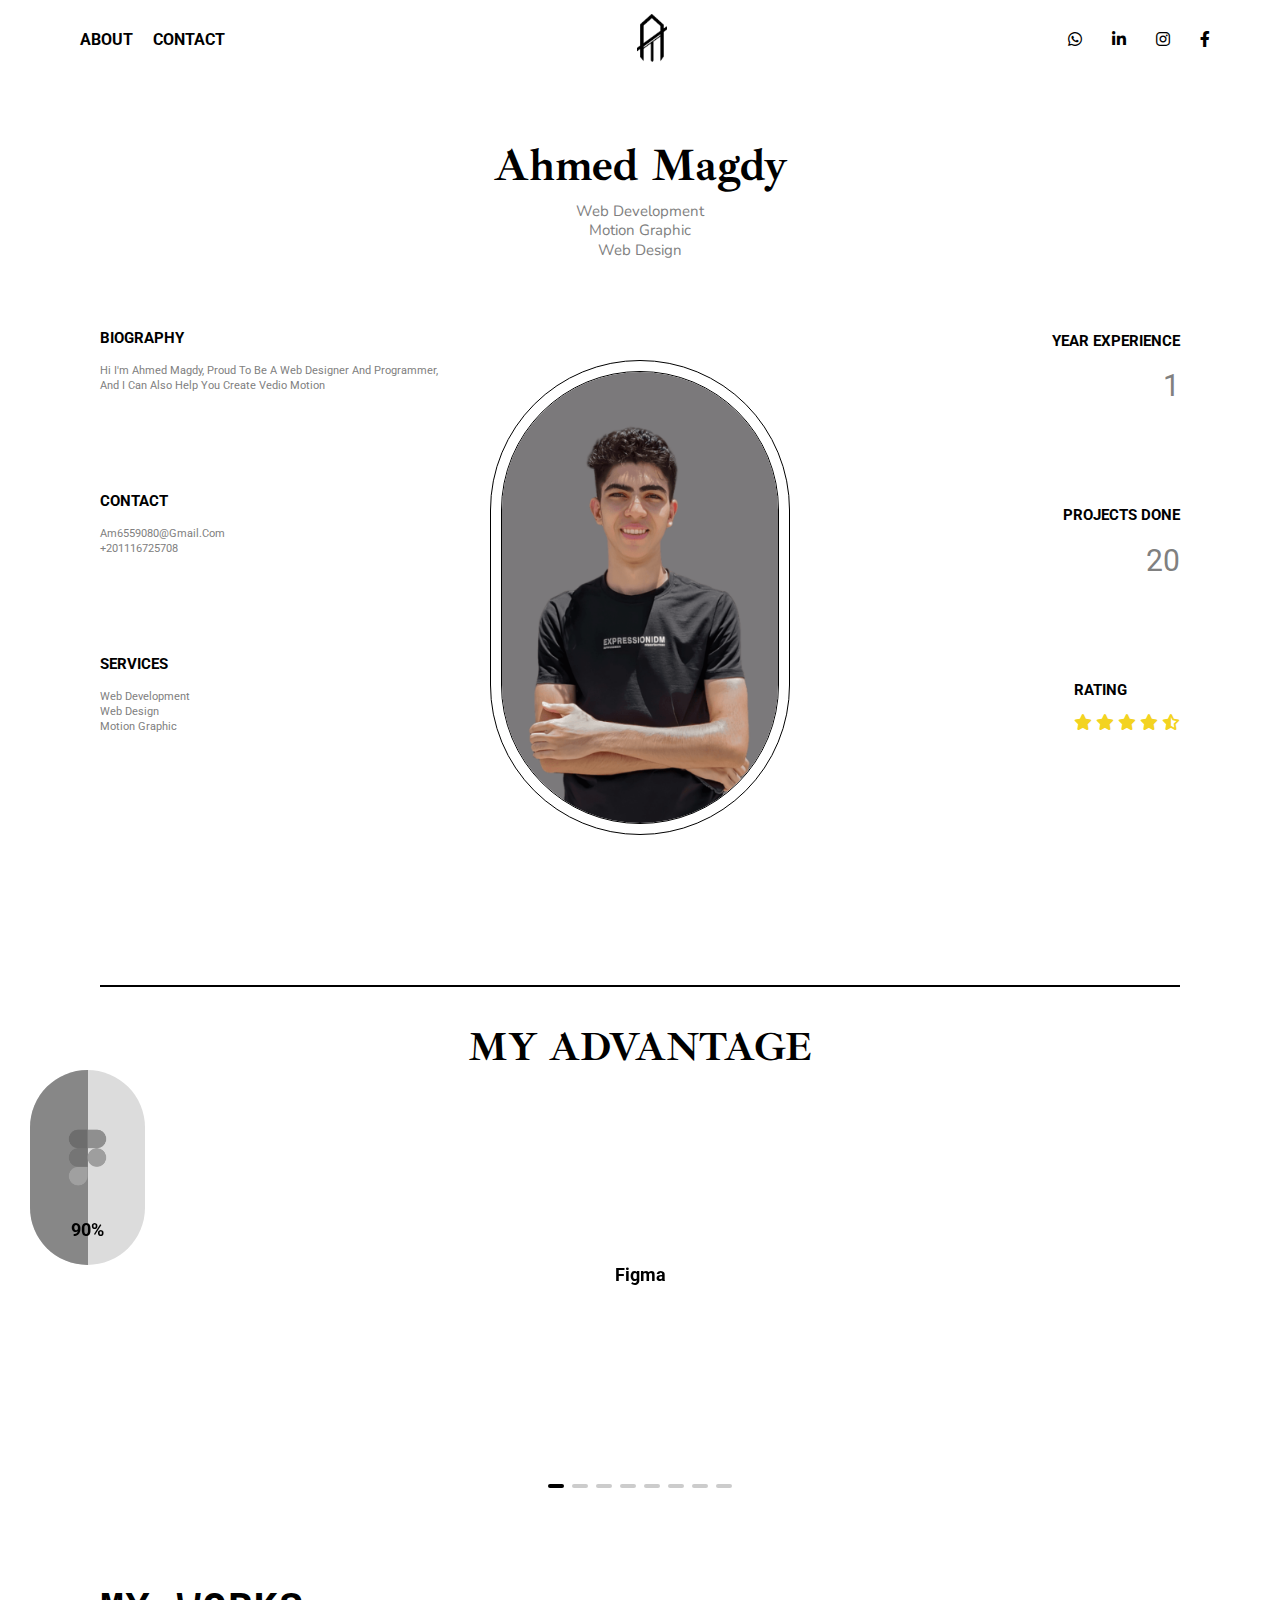
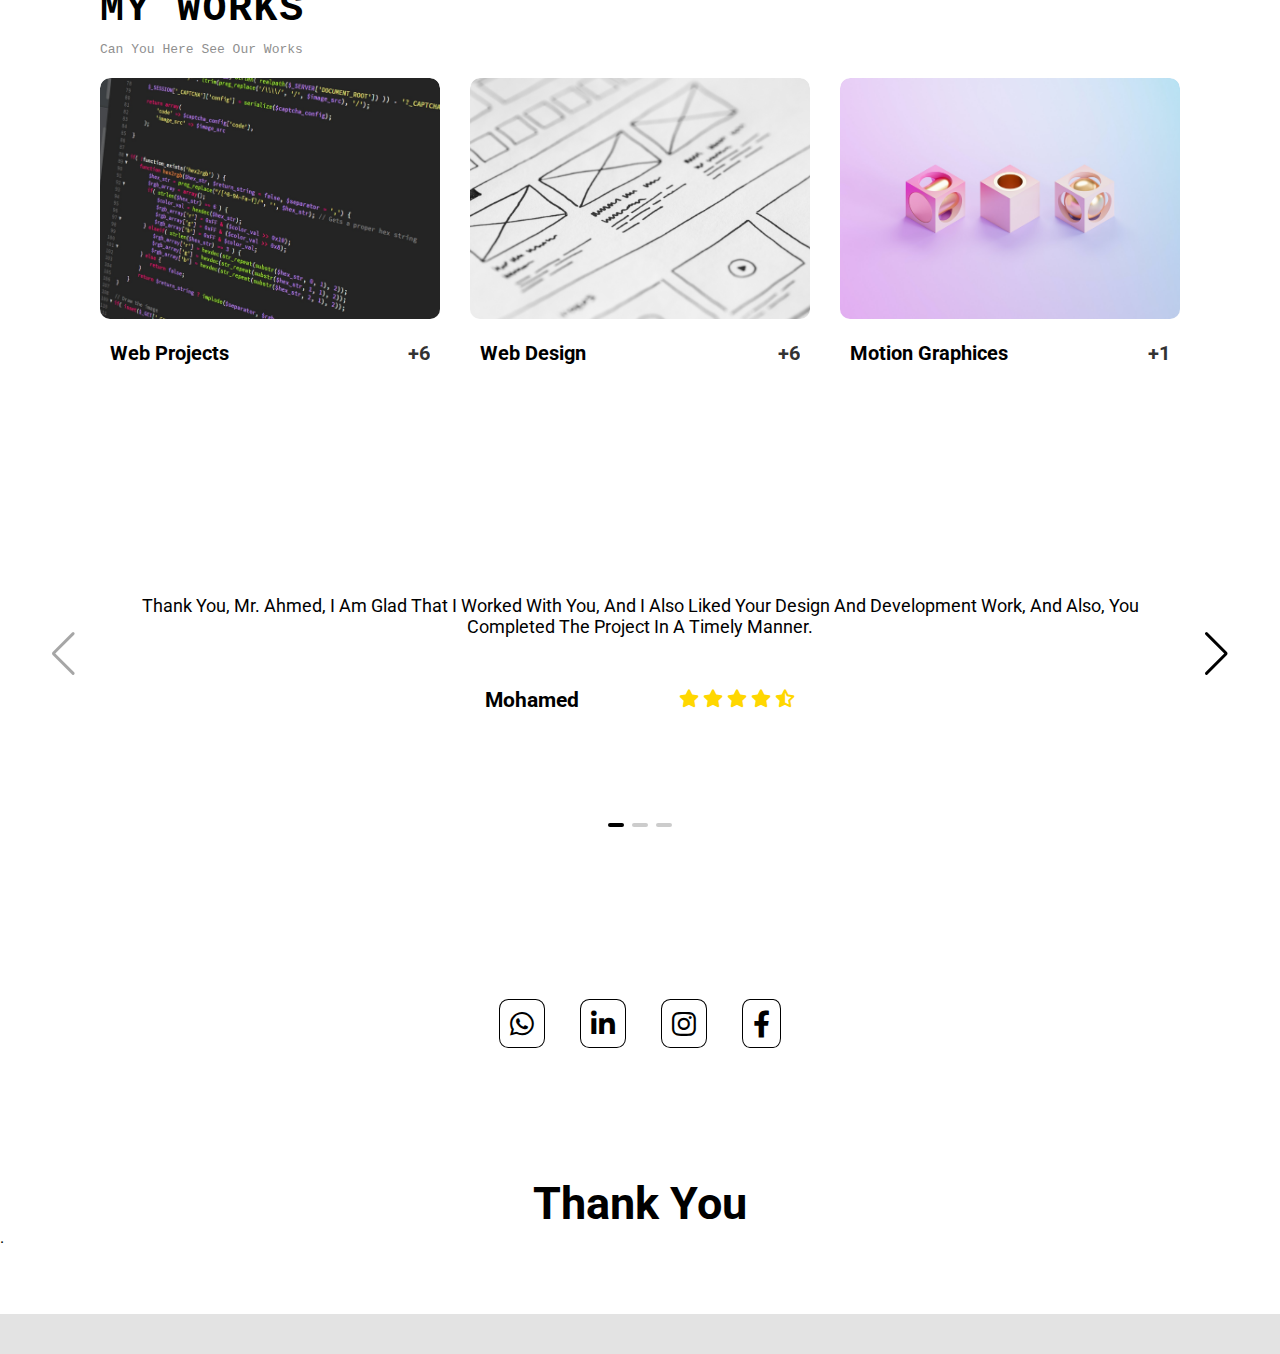
==== index.html @ fe432896 "Add files via upload" ====
<!DOCTYPE html>
<html lang="en">
<head>
    <meta charset="UTF-8">

    <!-- links css -->
    <link rel="stylesheet" href="css/style.css">
    <link rel="stylesheet" href="css/all.min.css">
    <link rel="stylesheet" href="css/normalize.css">

    <!-- Goole Fonts -->
    <link rel="preconnect" href="https://fonts.googleapis.com">
    <link rel="preconnect" href="https://fonts.gstatic.com" crossorigin>
    <link href="https://fonts.googleapis.com/css2?family=Ibarra+Real+Nova&family=Nunito:ital,wght@0,300;1,200&family=Oswald:wght@400;500;600&family=Roboto:ital,wght@0,100;0,300;1,100&display=swap" rel="stylesheet">

    <link rel="preconnect" href="https://fonts.googleapis.com"> <link rel="preconnect" href="https://fonts.gstatic.com" crossorigin>   <link href="https://fonts.googleapis.com/css2?family=Ibarra+Real+Nova&family=Nunito:ital,wght@0,300;1,200&family=Oswald:wght@400;500;600&family=Roboto:ital,wght@0,100;0,300;1,100&display=swap" rel="stylesheet">

    <!-- Link Swiper's CSS -->
    <link  rel="stylesheet"  href="https://cdn.jsdelivr.net/npm/swiper/swiper-bundle.min.css"/>

    <meta http-equiv="X-UA-Compatible" content="IE=edge">
    <meta name="viewport" content="width=device-width, initial-scale=1.0">
    <title>Ahmed Magdy</title>
</head>
<body>

    <header class="header">
        <div class="left">
            <a href="#">ABOUT</a>
            <a href="#contact">CONTACT</a>
        </div>

        <div class="logo">
            <div class="img">
                <img src="img/LOGO3.png" alt="" width="50px">
            </div>
        </div>

        <div class="icons-right">
            <a href="https://api.whatsapp.com/send/?phone=%2B201116725708&text&type=phone_number&app_absent=0"> <i class="fa-brands fa-whatsapp"></i></a>
            <a href="https://www.linkedin.com/in/ahmed-magdy-a974a0244"><i class="fa-brands fa-linkedin-in"></i></a>
            <a href="https://instagram.com/ah_m_e_d_magdy?igshid=YmMyMTA2M2Y="><i class="fa-brands fa-instagram"></i></a>
            <a href="https://www.facebook.com/profile.php?id=100012125986519"> <i class="fa-brands fa-facebook-f"></i></a>
        </div>
    </header>

    <!-- Start Landing -->
    <section class="landing">
         <div class="container">
            <div class="left">
                <div class="box">
                    <h2>BIOGRAPHY</h2>
                    <P>Hi I'm Ahmed Magdy, proud to be a web Designer and programmer, and i can also help You Create Vedio Motion </P>
                </div>

                <div class="box">
                    <h2>CONTACT</h2>
                    <P>am6559080@gmail.com</P>
                    <p>+201116725708</p>
                </div>

                <div class="box">
                    <h2>SERVICES</h2>
                    <p>Web Development</p>
                    <p>Web Design</p>
                    <p>Motion Graphic</p>
                </div>
            </div>

            <div class="center box">
                <div class="content">
                    <h1>Ahmed Magdy</h1>
                    <p>Web Development</p>
                    <p>Motion Graphic</p>
                    <p>Web Design</p>
                </div>
                <div class="img">
                    <img src="img/img-2.png" alt="" width="100px">
                </div>
            </div>

            <div class="right">
                <div class="box">
                    <h2>YEAR EXPERIENCE</h2>
                    <p>1</p>
                </div>

                <div class="box">
                    <h2>PROJECTS DONE</h2>
                    <p>20</p>
                </div>

                <div class="box">
                    <h2>RATING</h2>
                    <i class="fas fa-star"></i>
                    <i class="fas fa-star"></i>
                    <i class="fas fa-star"></i>
                    <i class="fas fa-star"></i>
                    <i class="fas fa-star-half-alt"></i>
                </div>
            </div>
         </div>
    </section>

    <hr class="The-line">

    <!-- Start Section advantage -->
    <section class="advantage">
        <h1>MY ADVANTAGE</h1>
        <div class="container">
            <!-- Swiper -->
            <div class="swiper mySwiper">
                <div class="swiper-wrapper">
                    <div class="swiper-slide">
                        <div class="card">
                            <img src="img/7564187_figma_logo_brand_icon.png" alt="">
                            <span>90%</span>
                        </div>
                        <h4>Figma</h4>
                    </div>
                    <div class="swiper-slide">
                        <div class="card">
                            <img src="img/4373061_adobe_logo_logos_xd_icon.png" alt="">
                            <span>80%</span>
                        </div>
                        <h4>Adobe XD</h4>
                    </div>
                    <div class="swiper-slide">
                        <div class="card">
                            <img src="img/4373072_adobe_after_aftereffects_effects_logo_icon.png" alt="">
                            <span>70%</span>
                        </div>
                        <h4>After Effect</h4>
                    </div>
                    <div class="swiper-slide">
                        <div class="card">
                            <img src="img/9035061_logo_javascript_icon.png" alt="">
                            <span>75%</span>
                        </div>
                        <h4>JavaScript</h4>
                    </div>
                    <div class="swiper-slide">
                        <div class="card">
                            <img src="img/317756_badge_css_css3_achievement_award_icon.png" alt="">
                            <span>90%</span>
                        </div>
                        <h4>CSS</h4>
                    </div>
                    <div class="swiper-slide">
                        <div class="card">
                            <img src="img/317755_badge_html_html5_achievement_award_icon.png" alt="">
                            <span>95%</span>
                        </div>
                        <h4>HTML</h4>
                    </div>
                    <div class="swiper-slide">
                        <div class="card">
                            <img src="img/2993708_adobe_brand_brands_illustrator_logo_icon.png" alt="">
                            <span>85%</span>
                        </div>
                        <h4>Illustrator</h4>
                    </div>
                    <div class="swiper-slide">
                        <div class="card">
                            <img src="img/8546808_bootstrap_icon.png" alt="">
                            <span>90%</span>
                        </div>
                        <h4>BootStrap</h4>
                    </div>
                </div>
                <div class="swiper-pagination"></div>
            </div>
        </div>
    </section>


    <!-- Start section my WORKS -->
    <section class="Projects" id="Projects">
        <h2>MY WORKS</h2>
        <p>Can You Here See Our Works</p>
        <div class="conatiner">
            <div class="box">
                <div class="img">
                   <a href=".//projects/page-web-devolper/devolp.html" target="_blank"> <i class="fa-solid fa-eye"></i></a>
                    <img src="img/web=developer.jpg" alt="">
                </div>
                <div class="content">
                    <h1>Web Projects</h1>
                    <h5>+6</h5>
                </div>
            </div>
            <div class="box">
                <div class="img">
                    <a href=".//projects/page-web-design/design.html" target="_blank"> <i class="fa-solid fa-eye"></i></a>
                    <img src="img/web-design.jpg" alt="">
                </div>
                <div class="content">
                    <h1>Web Design</h1>
                    <h5>+6</h5>
                </div>
            </div>
            <div class="box">
                <div class="img">
                    <a href=".//projects/page-motion/motion.html" target="_blank"> <i class="fa-solid fa-eye"></i></a>
                    <img src="img/motion-1.jpg" alt="">
                </div>
                <div class="content">
                    <h1>Motion Graphices</h1>
                    <h5>+1</h5>
                </div>
            </div>
        </div>
    </section>


    <!-- Start Rating -->
    <section class="Rating">

        <div class="container">
                <!-- Swiper -->
            <div class="swiper mySwiper">
                <div class="swiper-wrapper">
                    <div class="swiper-slide">
                        <div class="rating">
                            <p>Thank you, Mr. Ahmed, I am glad that I worked with you, and I also liked your design and development work, and also, you completed the project in a timely manner.</p>
                            <div class="bot">
                                <h3>Mohamed</h3>
                                <div class="starts">
                                    <i class="fas fa-star"></i>
                                    <i class="fas fa-star"></i>
                                    <i class="fas fa-star"></i>
                                    <i class="fas fa-star"></i>
                                    <i class="fas fa-star-half-alt"></i>
                                </div>
                            </div>
                        </div>
                    </div>
                    <div class="swiper-slide">
                        <div class="rating">
                            <p>Little Champion Thank you for the work you did for me in the best way and at the right time</p>
                            <div class="bot">
                                <h3>Ali</h3>
                                <div class="starts">
                                    <i class="fas fa-star"></i>
                                    <i class="fas fa-star"></i>
                                    <i class="fas fa-star"></i>
                                    <i class="fas fa-star-half-alt"></i>
                                    <i class="fas fa-star-half-alt"></i>
                                </div>
                            </div>
                        </div>
                    </div>
                    <div class="swiper-slide">
                        <div class="rating">
                            <p>I am glad that I worked with him and I was impressed with the result that appeared. I did not expect this wonderful work</p>
                            <div class="bot">
                                <h3>Nadin</h3>
                                <div class="starts">
                                    <i class="fas fa-star"></i>
                                    <i class="fas fa-star"></i>
                                    <i class="fas fa-star"></i>
                                    <i class="fas fa-star"></i>
                                    <i class="fas fa-star-half-alt"></i>
                                </div>
                            </div>
                        </div>
                    </div>
                </div>
                <div class="swiper-button-next"></div>
                <div class="swiper-button-prev"></div>
                <div class="swiper-pagination"></div>
            </div>
        </div>
    </section>

    <section class="footer" id="contact"> 
        <div class="container">
            <div class="icons-right">
                <a href="https://api.whatsapp.com/send/?phone=%2B201116725708&text&type=phone_number&app_absent=0"> <i class="fa-brands fa-whatsapp"></i></a>
                <a href="https://www.linkedin.com/in/ahmed-magdy-a974a0244"><i class="fa-brands fa-linkedin-in"></i></a>
                <a href="https://instagram.com/ah_m_e_d_magdy?igshid=YmMyMTA2M2Y="><i class="fa-brands fa-instagram"></i></a>
                <a href="https://www.facebook.com/profile.php?id=100012125986519"> <i class="fa-brands fa-facebook-f"></i></a>
            </div>
            <h1>Thank You</h1>
        </div>
    </section>


    <!-- Swiper JS -->
    <script src="https://cdn.jsdelivr.net/npm/swiper/swiper-bundle.min.js"></script>
    <script src="style.js"></script>.

</body>
</html>
---- css/style.css ----
@import url('https://fonts.googleapis.com/css2?family=Ibarra+Real+Nova&family=Nunito:ital,wght@0,300;1,200&family=Oswald:wght@400;500;600&family=Roboto:ital,wght@0,100;0,300;1,100&display=swap');
@import url('https://fonts.googleapis.com/css2?family=Ibarra+Real+Nova&family=Nunito:ital,wght@0,300;1,200&family=Oswald:wght@400;500;600&family=Roboto:ital,wght@0,100;0,300;1,100&display=swap');
*{
    padding: 0;
    margin: 0;
    box-sizing: border-box;
    font-family: sans-serif;
    outline: none;
    border: none;
    text-decoration: none;
    text-transform: capitalize;
    transition: .2s linear;

    /* Fonts */
    font-family: 'Ibarra Real Nova', serif;
    font-family: 'Nunito', sans-serif;
    font-family: 'Oswald', sans-serif;
    font-family: 'Roboto', sans-serif;  
}
body{
    /* background-color: ghostwhite; */
}

:root{
    --main-color: #fff;
    --color-contetn: #3A4750;
    --main-font: 'Ibarra Real Nova', serif;
    --last-font: 'Nunito', sans-serif;
}

.The-line{
    box-sizing: content-box;
    height: 2px;
    overflow: visible;
    background: #000;
    margin: 0 100px;
}
@media (max-width: 426px){
    .The-line{
        margin: 0 30px;
    }
}
header{
    display: flex;
    align-items: center;
    justify-content: space-between;

    padding: 0px 70px;

    height: 80px;
}
header .left{
    display: flex;
}
header .left a{
    padding: 0 10px;
    font-weight: bold;
    color: #000;
}
header .left a:hover{
    opacity: 80%;
}
header .logo .img img{
    padding: 10px;
    transition: .4s;
    animation: scale 2s linear infinite;
}
@keyframes scale{
    0%,100%{
        transform: scale(1.1);
    }
    50%{
        transform: scale(1.3);
    }
}

header .icons-right{
    display: flex;
    gap: 30px;
    align-items: center;
    flex-direction: row;
}
header .icons-right i{
    color: #000;
}
header .icons-right i:hover{
    transform: scale(1.3);
}

@media screen and (max-width: 767px){
    header{
        padding:  0px 50px;
    }
}

@media screen and (max-width: 426px){
    header{
        padding:  0px 15px;
    }
    header .left a{
        font-size: 10px;
        padding: 0px 3px;
    }
    header .logo .img img{
        padding: 16px;
    }
    header .icons-right{
        gap: 10px;
        font-size: 12px;
    }
}



/* Start Landing */
.landing {
    width: 100%;
    height: 100%;
    position: relative;

    padding: 150px 100px;
    overflow: hidden;
}
.landing .container{
    display: grid;
    gap: 30px;
    grid-template-columns: repeat(auto-fill, minmax(300px, 1fr));

    width: 100%;
    height: 100%;
}
.landing .container .left{
    display: flex;
    gap: 100px;
    justify-content: center;
    align-items: flex-start;
    flex-direction: column;
}
.landing .container .center{
    display: flex;
    text-align: center;
    justify-content: center;
    align-items: center;
    flex-direction: column;
}
.landing .container .right{
    display: flex;
    gap: 100px;
    justify-content: center;
    align-items: flex-end;
    flex-direction: column;
}


.landing .container .left .box h2{
    font-size: 15px;
    padding-bottom: 15px;
    color: #000;

}
.landing .container .left .box p{
    color: gray;
    font-size: 11px;
    line-height: 1.4;
}


.landing .container .center .content{
    transform: translateY(-100px);
}
.landing .container .center .content h1{
    font-family: 'Ibarra Real Nova', serif;
    font-size: 45px;
    padding: 0;
    margin: 10px;
}
.landing .container .center .content p{
    font-size: 15px;
    line-height: 1.3;
    font-family: var(--last-font);
    color: gray;
}
.landing .container .center .img{
    width: 300px;
    height: 475px;
    padding: 10px;
    border: 1px solid;
    border-radius: 207px;
    overflow: hidden;
}
.landing .container .center .img img{
    width: 100%;
    height: 100%;
    border-radius: 475px;
    border: 1px solid;
    object-fit: cover;
}
.landing .container .center::after{
    content: '';
    position: absolute;
    left: 52px;
    background-image: url(//img/images.png);
    background-repeat: no-repeat;
    background-size: contain;
    width: 200px;
    height: 200px;
    z-index: 10;
}


.landing .container .right .box h2{
    font-size: 15px;
    padding-bottom: 15px;
    color: #000;
}
.landing .container .right .box p{
    color: gray;
    font-size: 30px;
    line-height: 1.4;
    text-align: end;
}
.landing .container .right .box i{
    color: rgb(243, 211, 33);
}


/* Start Boxs Animation By Js */
/* .landing .container .left{
    transform: translateX(-500%);
}
.landing .container .right{
    transform: translateX(500%);
} */
/* .landing .container .center{
    opacity: 0;
} */


/* Start Media For laptop */
@media (max-width: 1025px) and (min-width: 426px){
    
    .landing .container{
        gap: 30px;
        grid-template-columns: repeat(auto-fill, minmax(400px, 1fr));
    }
    .landing .container .center{
        order: 1;
        align-items: center;
        text-align: center;
    }
    .landing .container .center .content{
        transform: translateY(-60px);
    }
    .landing .container .center .img {
        width: 400px;
        height: 575px;
    }
    .landing .container .left{
        order: 2;
        gap: 70px;
        align-items: center;
        text-align: center;
    }
    .landing .container .right{
        order: 3;
        gap: 70px;
        align-items: center;
        text-align: center;
    }
    .landing .container .right .box p {
        text-align: center;
    }

    .landing .container .left .box h2,
    .landing .container .right .box h2{
        font-size: 25px;
        opacity: 90%;
    }



}

@media screen and (max-width: 767px){
    .landing .container .center{
        order: 1;
        align-items: center;
        text-align: center;
    }
    .landing .container .center .content{
        transform: translateY(-60px);
    }
    .landing .container .left{
        order: 2;
        gap: 70px;
        align-items: center;
        text-align: center;
    }
    .landing .container .right{
        order: 3;
        gap: 70px;
        align-items: center;
        text-align: center;
    }
    .landing .container .right .box p {
        text-align: center;
    }
    .landing .container .left .box:nth-of-type(even){
        transform: translateX(-500%);
    }
    .landing .container .left .box:nth-of-type(odd){
        transform: translateX(500%);
    }
    .landing .container .left .box.show{
        transform: translateX(0);
    } 
    .landing .container .right .box:nth-of-type(even){
        transform: translateX(-500%);
    }
    .landing .container .right .box:nth-of-type(odd){
        transform: translateX(500%);
    }
    .landing .container .right .box.show{
        transform: translateX(0);
    }
    .landing .container .center .img::after{
        content: '';
        position: absolute;
        left: -74px;
        transform: rotate(-28deg);
        top: 27%;
        width: 148%;
        height: 100px;
        background-color: #161616;
        z-index: -1;
    }
}

@media screen and (max-width: 426px){
    .landing {
        padding: 101px 20px;
        overflow: hidden;
    }
    .landing .container {
        grid-template-columns: repeat(auto-fill, minmax(259px, 1fr));
    }
    .landing .container .center .img::after{
        content: '';
        position: absolute;
        left: -74px;
        transform: rotate(-28deg);
        top: 27%;
        width: 148%;
        height: 100px;
        background-color: #161616;
        z-index: -1;
    }
    .landing .container .left .box h2,
    .landing .container .right .box h2{
        font-size: 20px;
        opacity: 90%;
    }
}


.advantage{
    width: 100%;
    height: 50vh;
    padding: 10px 30px;
    position: relative;
}
.advantage h1{
    text-align: center;
    margin-bottom: 0;
    font-size: 40px;
    font-family: var(--main-font)
}
.advantage .container{
    width: 100%;
    height: 100%;
}

.swiper {
    width: 100%;
    height: 100%;
}

.swiper-slide {
    text-align: center;
    font-size: 18px;
    background: rgba(255, 255, 255, 0);

    /* Center slide text vertically */
    display: -webkit-box;
    display: -ms-flexbox;
    display: -webkit-flex;
    display: flex;
    gap: 20px;
    flex-direction: column;
    -webkit-box-pack: center;
    -ms-flex-pack: center;
    -webkit-justify-content: center;
    justify-content: center;
    -webkit-box-align: center;
    -ms-flex-align: center;
    -webkit-align-items: center;
    align-items: center;
}
.swiper-slide .card{
    display: flex;
    flex-direction: column;
    position: relative;

    width: 115px;
    height: 195px;

    padding: 24px;
    border-radius: 207px;

    overflow: hidden;
    background: #dcdcdc;
}
.swiper-slide .card::after{
    content: '';
    position: absolute;
    top: 0;
    left: 0;
    width: 50%;
    height: 100%;
    background: #878787;
}
.swiper-slide .card:hover img{
    cursor: pointer;
    filter: grayscale(0);
    filter: drop-shadow(2px 3px 90px 90px);
    animation: dance 1s linear ;
}
.swiper-slide .card span{
    font-weight: bold;
    z-index: 10;
}
.swiper-slide .card h4{
    text-transform: uppercase;
}
.swiper-slide .card img {
    width: 100%;
    height: 100%;
    filter: grayscale(1);
    z-index: 10;
    object-fit: contain;

}
.swiper-pagination-clickable .swiper-pagination-bullet {
    width: 16px;
    height: 4px;
    border-radius: 10px;
    cursor: pointer;
    background: black;
}

@keyframes dance{
    10%{
        transform: translateY(-10px);
    }
    20%{
        transform: rotate(10deg);
    }
    50%{
        transform: rotate(-10deg);
    }
    70%{
        transform: translateY(10px);
    }
}



/* Start My work */
.Projects{
    width: 100%;
    padding: 50px 100px;
    position: relative;
    top: 100px;

    transition: 0.5s;
}
.Projects h2{
    padding-bottom: 10px;
    font-size: 40px;
    letter-spacing: 1.6px;
    font-family: monospace;
}
.Projects p{
    padding-bottom: 20px;
    font-family: monospace;
    color: #8f8f8f;
}
.Projects .conatiner{
    display: grid;
    gap: 30px;
    grid-template-columns: repeat(auto-fit, minmax(300px, 1fr));
}
.Projects .conatiner .box{
    width: 100%;
    border-radius: 10px;
    overflow: hidden;
}
.Projects .conatiner .box .img{
    width: 100%;
    height: 80%;
    border-radius: 10px;

    position: relative;
}
.Projects .conatiner .box .img::after{
    content: '';
    position: absolute;
    left: 0;
    width: 100%;
    height: 100%;
    border-radius: 10px;
    background-color: #ffffff00;
    backdrop-filter: blur(0px);
}
.Projects .conatiner .box .img:hover::after{
    transition: 0.4s;
    backdrop-filter: blur(5px);
}
.Projects .conatiner .box .img:hover  a{
    display: block;
    z-index: 10;
    transition: 0.4s;
    animation: eye 1s linear;
}
@keyframes eye{
    0%,100%{
        transform: rotate(10deg);
    }
    50%{
        transform: rotate(-10deg);

    }
}
.Projects .conatiner .box .img a {
    position: absolute;
    top: 42%;
    left: 44%;
    font-size: 40px;
    color: #fff;
    display: none;
}
.Projects .conatiner .box .img img{
    width: 100%;
    height: 100%;
    border-radius: 10px;
    object-fit: cover;
}
.Projects .conatiner .box .content{
    padding: 10px;
   display: flex;
   align-items: center;
   justify-content: space-between;
}
.Projects .conatiner .box .content h1{
    font-size: 20px;
}
.Projects .conatiner .box .content h5{
    font-size: 20px;
    opacity: 80%;
}

@media (max-width: 600px){
    .Projects{
        text-align: center;
        padding: 20px;
        padding-top: 20px;
        padding-bottom: 100px;
    }
    .Projects .conatiner {
        grid-template-columns: repeat(auto-fit, minmax(277px, 1fr));
    }
    .Projects .container  .switcher li {
        padding: 10px 15px;
        min-width: 90px;
        font-size: 11px;
        font-weight: bold;
    }
}


/* Start rating */
.Rating{
    width: 100%;
    height: 50vh;
    position: relative;
    top: 100px  ;
    padding: 40px;
}
.Rating .container{
    width: 100%;
    height: 100%;
}
.swiper {
    width: 100%;
    height: 100%;
}

.Rating .container .swiper-slide {
    text-align: center;
    font-size: 18px;
    background: #fff;

    /* Center slide text vertically */
    display: -webkit-box;
    display: -ms-flexbox;
    display: -webkit-flex;
    display: flex;
    -webkit-box-pack: center;
    -ms-flex-pack: center;
    -webkit-justify-content: center;
    justify-content: center;
    -webkit-box-align: center;
    -ms-flex-align: center;
    -webkit-align-items: center;
    align-items: center;
}

.Rating .container  .swiper-slide img {
    display: block;
    width: 100%;
    height: 100%;
    object-fit: cover;
}

.Rating .container  .swiper-slide .rating{
    padding: 100px;
    width: 100%;
    height: 100%;

    display: flex;
    justify-content: center;
    gap: 50px;
    flex-direction: column;
}
.Rating .container  .swiper-slide .rating .bot{
    display: flex;
    gap: 100px;
    align-items: center;
    justify-content: center;
}
.Rating .container  .swiper-slide .rating .starts i{ 
    color: gold;
}

.swiper-button-next:after, .swiper-button-prev:after {
    font-family: swiper-icons;
    font-size: var(--swiper-navigation-size);
    text-transform: none!important;
    letter-spacing: 0;
    font-variant: initial;
    line-height: 1;
    color: black;
}

@media (max-width: 600px){
    .Rating {
        padding: 10px;
    }
    .Rating .container  .swiper-slide .rating {
        padding: 50px;
        gap: 20px;
    }
    .Rating .container  .swiper-slide .rating p{
        font-size: 13px;
    }
    .Rating .container  .swiper-slide .rating .bot{
        font-size: 11px;
        gap: 10px;
    }
    .swiper-button-next:after, .swiper-button-prev:after {
        font-size: 25px !important;
        user-select: none;
    }
}

.footer{
    width: 100%;
    height: 50vh;
    position: relative;
    top: 125px;
}
.footer .container{
    width: 100%;
    height: 100%;
    display: flex;
    gap: 100px;
    justify-content: center;
    align-items: center;
    flex-direction: column;
}
.footer .container::before{
    content: '';
    position: absolute;
    bottom: 0;
    width: 100%;
    height: 40px;
    background-color: #0000001c;
}
.footer .container .icons-right{
    font-size: 27px;
    display: flex;
    flex-direction: row;
    gap: 35px;
}
.footer .container .icons-right a i{
    color: #000;
    padding: 10px;
    border: 1px solid black;
    border-radius: 20%;
}
.footer .container h1{
    font-size: 45px;
    font-family: 'Ibarra Real Nova', serif;
    font-family: 'Nunito', sans-serif;
    font-family: 'Oswald', sans-serif;
    font-family: 'Roboto', sans-serif;
}
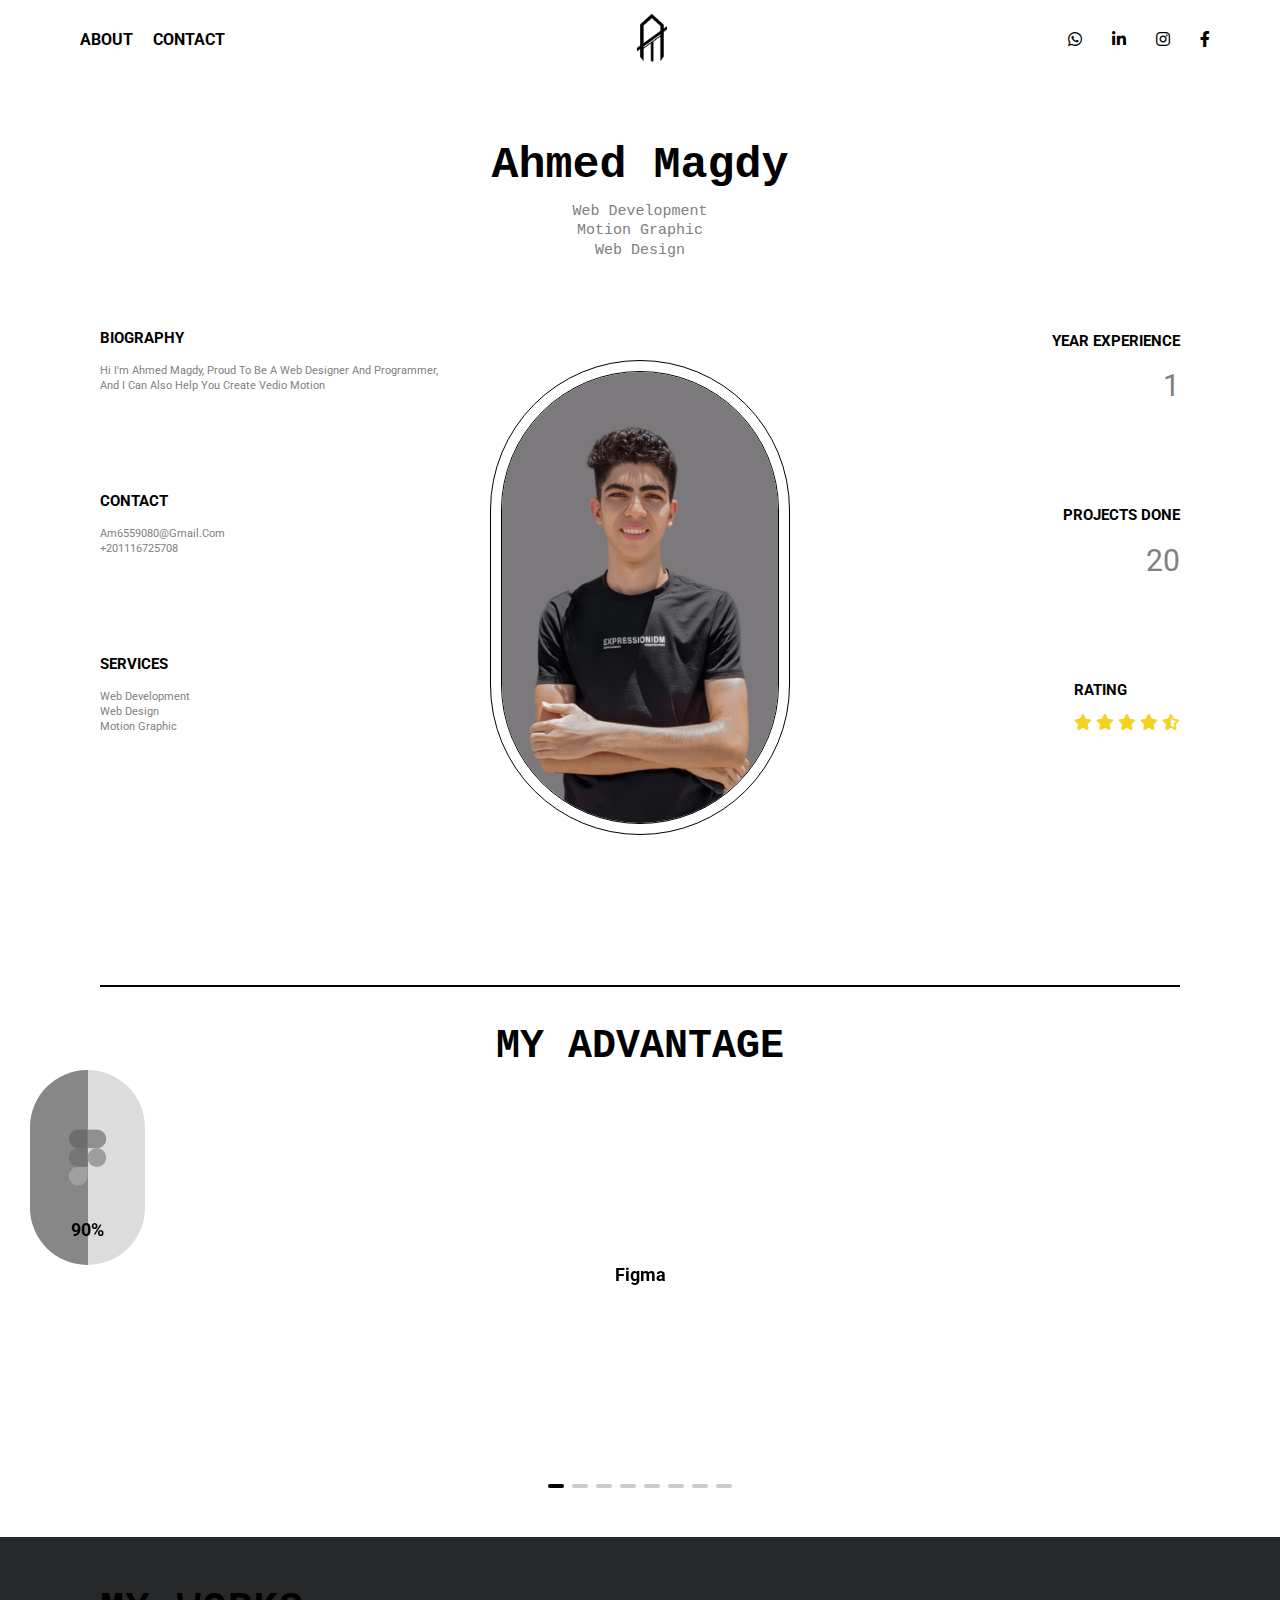
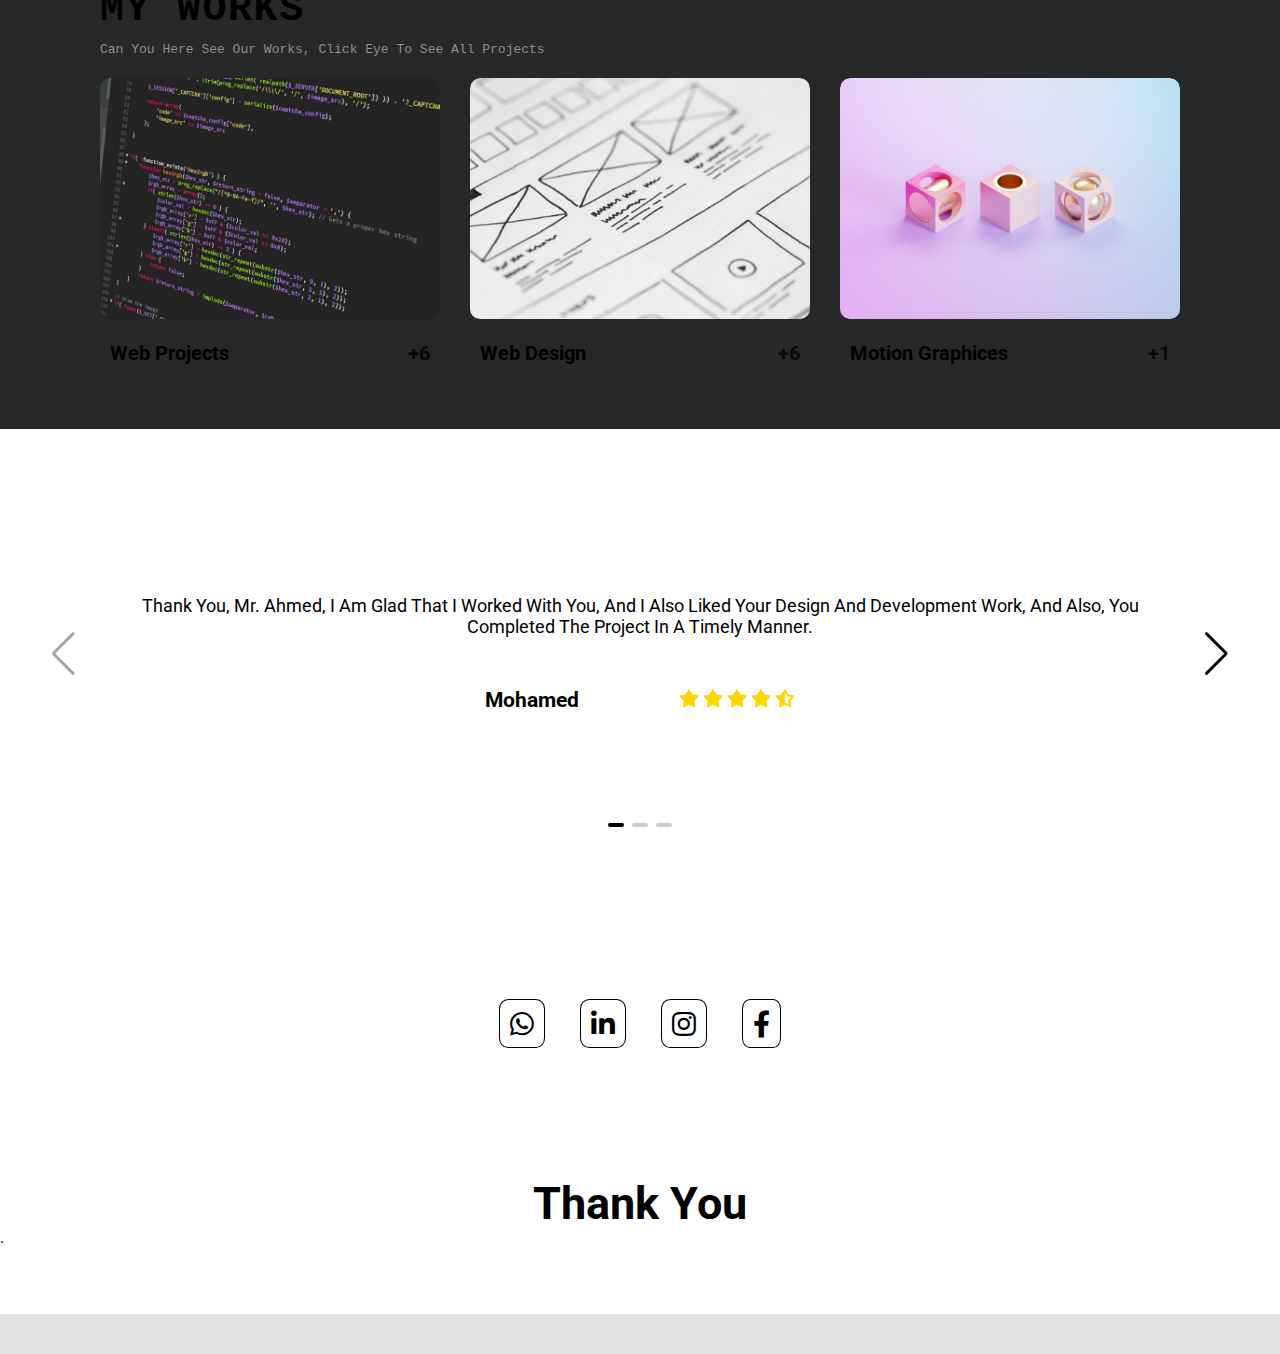
==== commit dd97566e: "Update index.html" ====
--- a/index.html
+++ b/index.html
@@ -177,7 +177,7 @@
     <!-- Start section my WORKS -->
     <section class="Projects" id="Projects">
         <h2>MY WORKS</h2>
-        <p>Can You Here See Our Works</p>
+        <p>Can You Here See Our Works, click eye To See All Projects</p>
         <div class="conatiner">
             <div class="box">
                 <div class="img">
@@ -285,6 +285,7 @@
         </div>
     </section>
 
+    <button class="botton show" id="goup">Up</button>  
 
     <!-- Swiper JS -->
     <script src="https://cdn.jsdelivr.net/npm/swiper/swiper-bundle.min.js"></script>
@@ -293,4 +294,4 @@
 </body>
 </html>
            
-            +            
--- a/css/style.css
+++ b/css/style.css
@@ -24,8 +24,8 @@
 :root{
     --main-color: #fff;
     --color-contetn: #3A4750;
-    --main-font: 'Ibarra Real Nova', serif;
-    --last-font: 'Nunito', sans-serif;
+    --main-font: monospace ;
+    --last-font: monospace;
 }
 
 .The-line{
@@ -169,7 +169,7 @@
     transform: translateY(-100px);
 }
 .landing .container .center .content h1{
-    font-family: 'Ibarra Real Nova', serif;
+    font-family: monospace ;
     font-size: 45px;
     padding: 0;
     margin: 10px;
@@ -483,6 +483,7 @@
     top: 100px;
 
     transition: 0.5s;
+    background: #27282a;
 }
 .Projects h2{
     padding-bottom: 10px;
@@ -725,3 +726,24 @@
     font-family: 'Oswald', sans-serif;
     font-family: 'Roboto', sans-serif;
 }
+
+
+.botton {
+    width: 30px;
+    height: 30px;
+    font-size: 15px;
+    color: white;
+    font-family: monospace;
+    background-color: black;
+    border: none;
+    position: fixed;
+    bottom: 10px;
+    right: -30px;
+    border-radius: 5px;
+    cursor: pointer;
+    display: none;
+}
+.botton.show{
+    right: 5px;
+    transition: 0.5s;
+}
